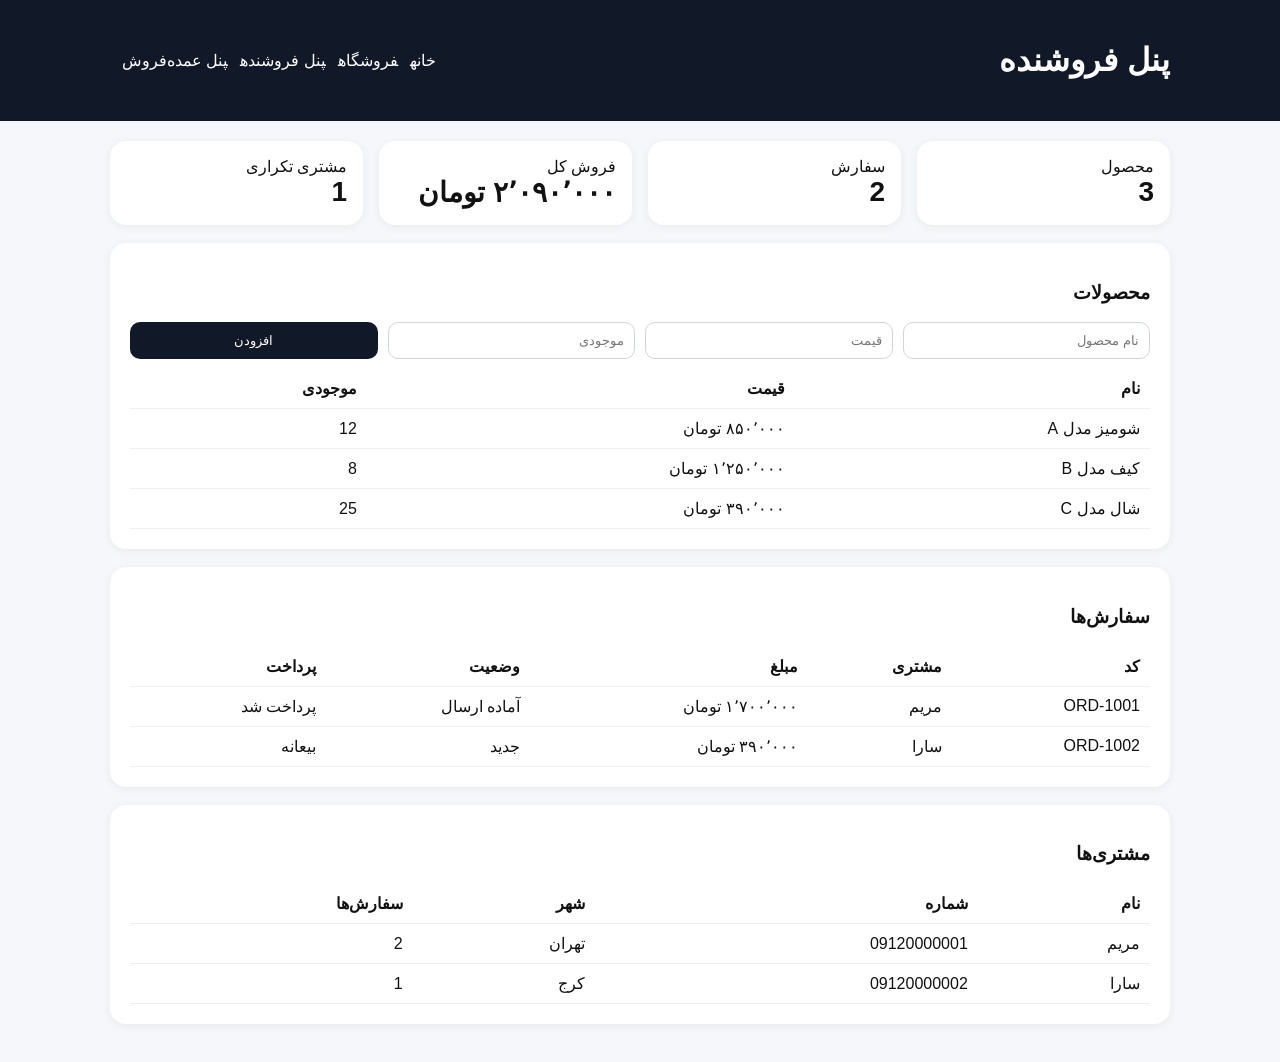
==== seller.html @ 2693a91b "Add files via upload" ====
<!doctype html><html lang="fa" dir="rtl"><head><meta charset="UTF-8"><meta name="viewport" content="width=device-width, initial-scale=1.0"><title>پنل فروشنده</title><link rel="stylesheet" href="styles.css"></head><body><header class="topbar"><div class="container"><h1>پنل فروشنده</h1><nav><a href="index.html">خانه</a><a href="store.html">فروشگاه</a><a href="seller.html">پنل فروشنده</a><a href="supplier.html">پنل عمده‌فروش</a></nav></div></header><main class="container"><div class="grid4" id="sellerStats"></div><section class="card"><h3>محصولات</h3><div class="formgrid"><input id="newProductTitle" placeholder="نام محصول"><input id="newProductPrice" type="number" placeholder="قیمت"><input id="newProductStock" type="number" placeholder="موجودی"><button onclick="addProduct()">افزودن</button></div><table><thead><tr><th>نام</th><th>قیمت</th><th>موجودی</th></tr></thead><tbody id="sellerProducts"></tbody></table></section><section class="card"><h3>سفارش‌ها</h3><table><thead><tr><th>کد</th><th>مشتری</th><th>مبلغ</th><th>وضعیت</th><th>پرداخت</th></tr></thead><tbody id="sellerOrders"></tbody></table></section><section class="card"><h3>مشتری‌ها</h3><table><thead><tr><th>نام</th><th>شماره</th><th>شهر</th><th>سفارش‌ها</th></tr></thead><tbody id="sellerCustomers"></tbody></table></section></main><script src="app.js"></script></body></html>
---- styles.css ----
body{font-family:tahoma,Arial,sans-serif;background:#f6f7fb;color:#111;margin:0}*{box-sizing:border-box}.container{max-width:1100px;margin:0 auto;padding:20px}.topbar{background:#111827;color:#fff}.topbar .container{display:flex;justify-content:space-between;align-items:center;gap:20px}.topbar nav a{color:#fff;text-decoration:none;margin-left:12px}.hero,.card{background:#fff;border-radius:16px;padding:20px;box-shadow:0 2px 10px rgba(0,0,0,.06);margin:18px 0}.grid3{display:grid;grid-template-columns:repeat(auto-fit,minmax(240px,1fr));gap:16px}.grid4{display:grid;grid-template-columns:repeat(auto-fit,minmax(180px,1fr));gap:16px}.linkcard{text-decoration:none;color:inherit}.toolbar{display:flex;gap:10px;align-items:center;margin:16px 0}.toolbar input,.formgrid input{flex:1;padding:10px;border:1px solid #d1d5db;border-radius:10px}.badge{background:#111827;color:#fff;padding:8px 12px;border-radius:999px}.card button,.toolbar button,.primary{background:#111827;color:#fff;border:none;padding:10px 14px;border-radius:10px;cursor:pointer}.product{background:#fff;border-radius:16px;padding:16px;box-shadow:0 2px 10px rgba(0,0,0,.06)}.product .price{font-weight:700}.muted{color:#666}.formgrid{display:grid;grid-template-columns:repeat(auto-fit,minmax(200px,1fr));gap:10px;margin:10px 0}table{width:100%;border-collapse:collapse}th,td{padding:10px;border-bottom:1px solid #eee;text-align:right}.stat{background:#fff;border-radius:16px;padding:16px;box-shadow:0 2px 10px rgba(0,0,0,.06)}.stat .n{font-size:28px;font-weight:700}.modal{position:fixed;inset:0;background:rgba(0,0,0,.4);display:flex;align-items:center;justify-content:center;padding:20px}.modal-content{background:#fff;border-radius:16px;max-width:700px;width:100%;padding:20px}.modal-head{display:flex;justify-content:space-between;align-items:center}.hidden{display:none}
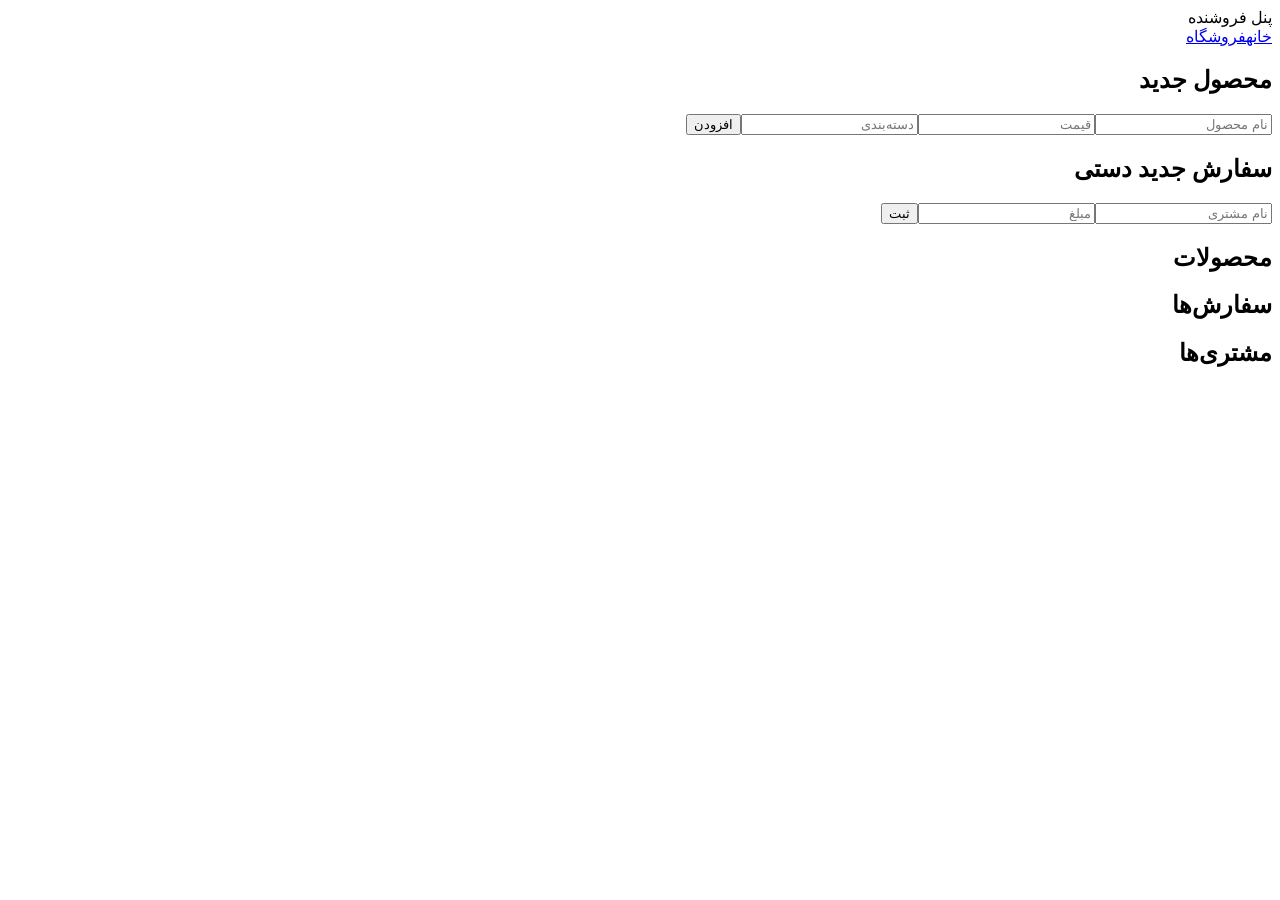
==== commit aa5db3bc: "Add files via upload" ====
--- a/seller.html
+++ b/seller.html
@@ -1 +1 @@
-<!doctype html><html lang="fa" dir="rtl"><head><meta charset="UTF-8"><meta name="viewport" content="width=device-width, initial-scale=1.0"><title>پنل فروشنده</title><link rel="stylesheet" href="styles.css"></head><body><header class="topbar"><div class="container"><h1>پنل فروشنده</h1><nav><a href="index.html">خانه</a><a href="store.html">فروشگاه</a><a href="seller.html">پنل فروشنده</a><a href="supplier.html">پنل عمده‌فروش</a></nav></div></header><main class="container"><div class="grid4" id="sellerStats"></div><section class="card"><h3>محصولات</h3><div class="formgrid"><input id="newProductTitle" placeholder="نام محصول"><input id="newProductPrice" type="number" placeholder="قیمت"><input id="newProductStock" type="number" placeholder="موجودی"><button onclick="addProduct()">افزودن</button></div><table><thead><tr><th>نام</th><th>قیمت</th><th>موجودی</th></tr></thead><tbody id="sellerProducts"></tbody></table></section><section class="card"><h3>سفارش‌ها</h3><table><thead><tr><th>کد</th><th>مشتری</th><th>مبلغ</th><th>وضعیت</th><th>پرداخت</th></tr></thead><tbody id="sellerOrders"></tbody></table></section><section class="card"><h3>مشتری‌ها</h3><table><thead><tr><th>نام</th><th>شماره</th><th>شهر</th><th>سفارش‌ها</th></tr></thead><tbody id="sellerCustomers"></tbody></table></section></main><script src="app.js"></script></body></html>+<!doctype html><html lang="fa" dir="rtl"><head><meta charset="UTF-8"><meta name="viewport" content="width=device-width, initial-scale=1.0"><title>پنل فروشنده</title><link rel="stylesheet" href="assets/styles.css"></head><body><header class="topbar"><div class="brand">پنل فروشنده</div><nav><a href="index.html">خانه</a><a href="store.html">فروشگاه</a></nav></header><main class="container"><section id="stats" class="grid cards4"></section><section class="grid two"><div class="card"><h2>محصول جدید</h2><form id="productForm" class="form"><input name="title" placeholder="نام محصول" required><input name="price" type="number" placeholder="قیمت" required><input name="category" placeholder="دسته‌بندی"><button class="btn" type="submit">افزودن</button></form></div><div class="card"><h2>سفارش جدید دستی</h2><form id="manualOrderForm" class="form"><input name="customer" placeholder="نام مشتری" required><input name="total" type="number" placeholder="مبلغ" required><button class="btn" type="submit">ثبت</button></form></div></section><section class="grid two"><div class="card"><h2>محصولات</h2><div id="sellerProducts"></div></div><div class="card"><h2>سفارش‌ها</h2><div id="sellerOrders"></div></div></section><section class="card"><h2>مشتری‌ها</h2><div id="sellerCustomers"></div></section></main><script src="assets/app.js"></script><script>renderSeller();document.getElementById('productForm').onsubmit=addProduct;document.getElementById('manualOrderForm').onsubmit=addManualOrder;</script></body></html>
